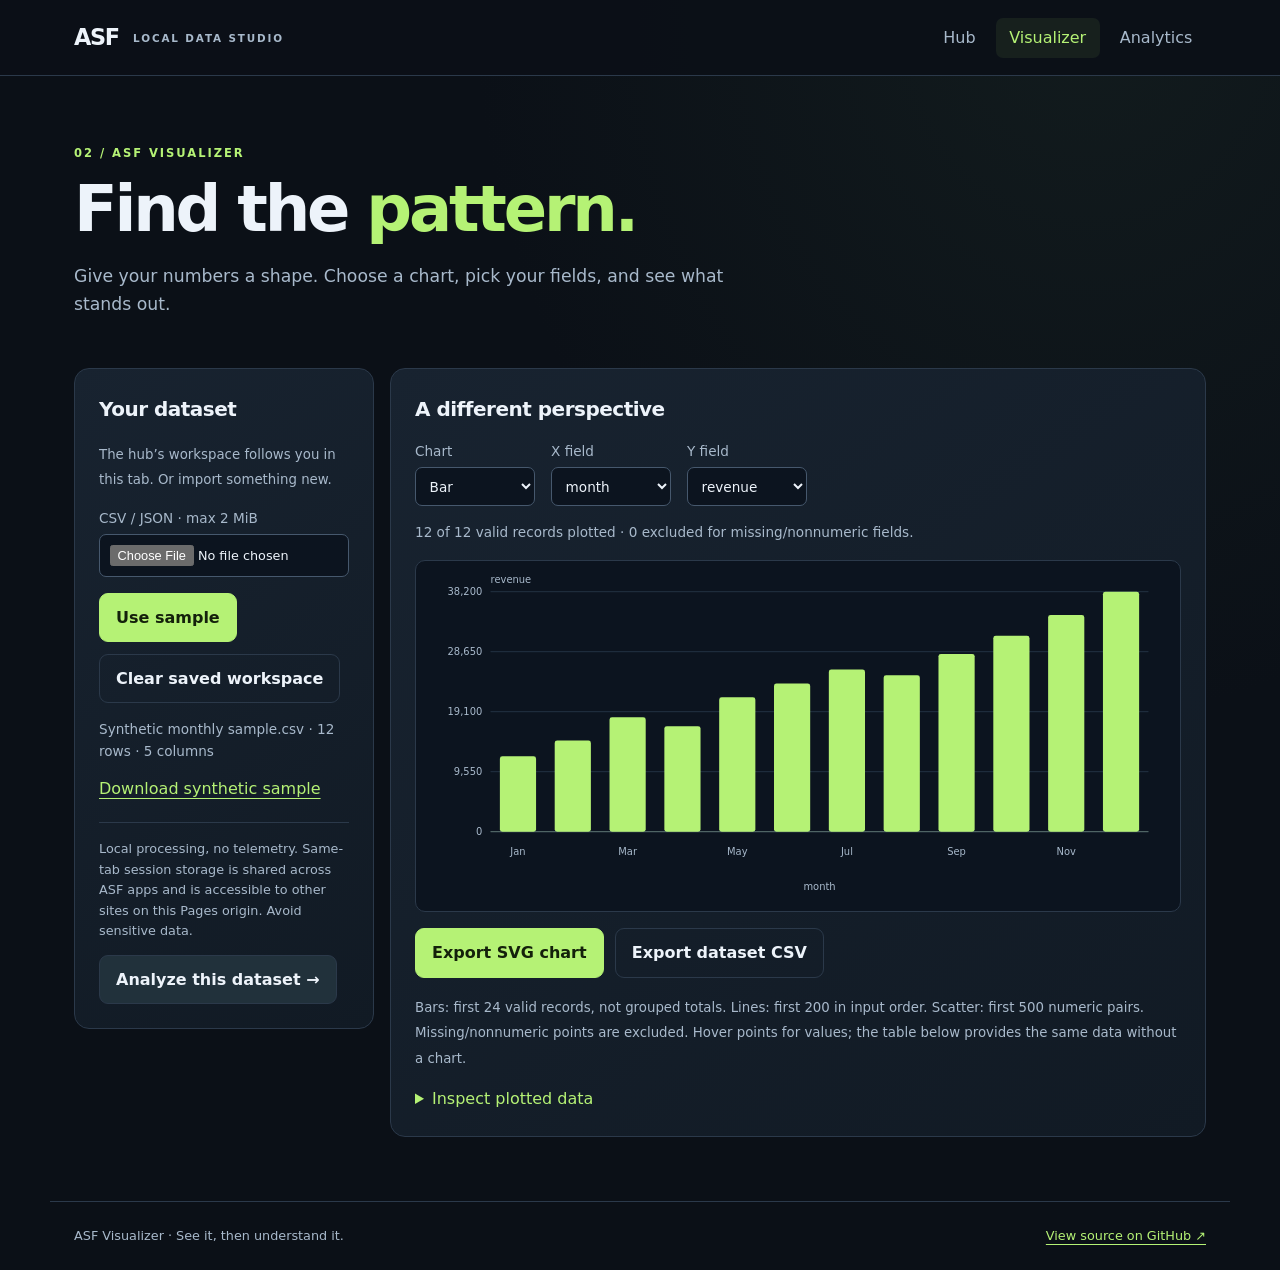
==== docs/index.html @ af2e4824 "feat: add standalone ASF chart explorer with shared local workspace" ====
<!doctype html>
<html lang="en"><head><meta charset="utf-8"><meta name="viewport" content="width=device-width,initial-scale=1"><meta name="description" content="Explore CSV and JSON data with browser-local bar, line, and scatter charts in ASF Visualizer."><title>ASF Visualizer — Find the Pattern</title><link rel="stylesheet" href="./assets/styles.css"><script defer src="./assets/navigation.js"></script><script defer src="./assets/data.js"></script><script defer src="./assets/app.js"></script></head>
<body data-app="ASF-visualizer"><a class="skip" href="#main">Skip to content</a><header><div class="topbar"><a class="brand" href="/ASF/">ASF<span>LOCAL DATA STUDIO</span></a><nav id="navigation" aria-label="ASF apps"></nav></div></header>
<main id="main"><section class="hero"><p class="eyebrow">02 / ASF Visualizer</p><h1>Find the <span>pattern.</span></h1><p class="lead">Give your numbers a shape. Choose a chart, pick your fields, and see what stands out.</p></section><div class="workspace"><aside class="panel"><h2>Your dataset</h2><p><small>The hub’s workspace follows you in this tab. Or import something new.</small></p><label for="file">CSV / JSON · max 2 MiB</label><input id="file" type="file" accept=".csv,.json,text/csv,application/json"><div class="actions"><button id="sample" class="primary">Use sample</button><button id="clear" class="secondary">Clear saved workspace</button></div><p id="status" class="status" role="status" aria-live="polite"></p><a href="./data/sample.csv" download>Download synthetic sample</a><p class="privacy">Local processing, no telemetry. Same-tab session storage is shared across ASF apps and is accessible to other sites on this Pages origin. Avoid sensitive data.</p><a class="button" href="/ASF-analytics/">Analyze this dataset →</a></aside>
<section class="panel" aria-labelledby="chart-heading"><h2 id="chart-heading">A different perspective</h2><div class="controls"><label for="kind">Chart<select id="kind"><option value="bar">Bar</option><option value="line">Line</option><option value="scatter">Scatter</option></select></label><label for="x">X field<select id="x"></select></label><label for="y">Y field<select id="y"></select></label></div><p id="chart-status" class="status" role="status" aria-live="polite"></p><div id="chart" class="chart"></div><div class="actions"><button id="download-chart" class="primary">Export SVG chart</button><button id="export" class="secondary">Export dataset CSV</button></div><p><small>Bars: first 24 valid records, not grouped totals. Lines: first 200 in input order. Scatter: first 500 numeric pairs. Missing/nonnumeric points are excluded. Hover points for values; the table below provides the same data without a chart.</small></p><details><summary>Inspect plotted data</summary><div id="chart-data" class="table-wrap"></div></details></section></div><noscript><p>Enable JavaScript to use the chart explorer.</p></noscript></main><footer><span>ASF Visualizer · See it, then understand it.</span><a id="source" href="https://github.com/sauravnrai/ASF-visualizer">View source on GitHub ↗</a></footer></body></html>
---- docs/assets/styles.css ----
:root{color-scheme:dark;--bg:#0b1017;--panel:#131c27;--line:#2b394a;--text:#edf3fa;--muted:#a8b9cb;--accent:#b5f275;--violet:#bdacff;font-family:Inter,ui-sans-serif,system-ui,-apple-system,BlinkMacSystemFont,'Segoe UI',sans-serif}*{box-sizing:border-box}body{margin:0;background:radial-gradient(ellipse at 85% 0,#20322a55,transparent 40%),var(--bg);color:var(--text);line-height:1.6}a{color:var(--accent);text-underline-offset:4px}button,input,select{font:inherit}button,.button{display:inline-flex;align-items:center;justify-content:center;gap:.5rem;padding:.68rem 1rem;border:1px solid var(--line);border-radius:9px;background:#21313b;color:var(--text);text-decoration:none;cursor:pointer;font-weight:650}button:hover,.button:hover{border-color:var(--accent);background:#2a403c}.primary{background:var(--accent);border-color:var(--accent);color:#14210b}.primary:hover{background:#cdfb9e;color:#14210b}.secondary{background:transparent}button:disabled{opacity:.45;cursor:not-allowed}:focus-visible{outline:3px solid var(--violet);outline-offset:4px}.skip{position:absolute;top:-100px;left:1rem;background:var(--panel);padding:1rem;z-index:10}.skip:focus{top:1rem}header{border-bottom:1px solid var(--line);background:#0b1017eb}.topbar{max-width:1180px;margin:auto;padding:1.1rem 1.5rem;display:flex;align-items:center;gap:2rem;flex-wrap:wrap}.brand{font-size:1.4rem;letter-spacing:-.06em;font-weight:900;color:var(--text);text-decoration:none}.brand span{font-size:.65rem;letter-spacing:.18em;color:var(--muted);margin-left:.9rem;vertical-align:middle}nav{display:flex;gap:.4rem;margin-left:auto}nav a{padding:.45rem .85rem;color:var(--muted);text-decoration:none;border-radius:7px}nav a[aria-current=page]{color:var(--accent);background:#b5f27512}main{max-width:1180px;margin:auto;padding:3rem 1.5rem 4rem}.eyebrow{text-transform:uppercase;letter-spacing:.17em;font-size:.72rem;font-weight:750;color:var(--accent)}h1{font-size:clamp(2.2rem,5vw,4.5rem);line-height:1.08;letter-spacing:-.05em;margin:.8rem 0 1.2rem;max-width:900px}h1 span{color:var(--accent)}h2{font-size:1.25rem;letter-spacing:-.025em;margin:0 0 .6rem}h3{margin:0 0 .4rem}.lead{font-size:1.08rem;color:var(--muted);max-width:700px}.muted,small{color:var(--muted)}.hero{padding:.5rem 0 2rem}.actions{display:flex;gap:.7rem;align-items:center;flex-wrap:wrap;margin:1rem 0}.grid{display:grid;grid-template-columns:repeat(3,minmax(0,1fr));gap:1rem}.panel{border:1px solid var(--line);border-radius:15px;background:linear-gradient(145deg,#182330,#111a24);padding:1.5rem;min-width:0}.panel p{color:var(--muted)}.panel .tag{display:inline-block;color:var(--violet);font-size:.72rem;letter-spacing:.08em;text-transform:uppercase;margin-bottom:1rem}.section{margin-top:2rem}.section-title{display:flex;justify-content:space-between;align-items:center;gap:1rem;margin-bottom:1rem}.stats{display:grid;grid-template-columns:repeat(3,minmax(0,1fr));gap:1rem;margin:1rem 0}.stat{border-left:2px solid var(--accent);padding:.3rem 1rem}.stat strong{display:block;font-size:1.7rem;line-height:1.2}.stat span{color:var(--muted);font-size:.83rem}.workspace{display:grid;grid-template-columns:minmax(230px,300px) minmax(0,1fr);gap:1rem;align-items:start}.controls{display:flex;gap:1rem;flex-wrap:wrap;align-items:end;margin:1rem 0}label{display:block;color:var(--muted);font-size:.85rem;margin:.6rem 0 .3rem}input,select{background:#0c141f;color:var(--text);border:1px solid #46586d;border-radius:7px;padding:.6rem;max-width:100%;min-width:0}input[type=file]{width:100%;font-size:.8rem}input[type=search]{width:min(100%,460px)}.controls label{margin:0}.controls label select{display:block;min-width:120px;margin-top:.3rem}.status{color:var(--muted);font-size:.85rem;min-height:1.5rem;overflow-wrap:anywhere}.status.error{color:#ffb4ab}.table-wrap{overflow:auto;border:1px solid var(--line);border-radius:9px;margin-top:1rem}table{width:100%;border-collapse:collapse;font-size:.84rem;text-align:left;white-space:nowrap}caption{text-align:left;color:var(--muted);padding:.8rem}th,td{padding:.7rem .85rem;border-bottom:1px solid var(--line);max-width:320px;overflow:hidden;text-overflow:ellipsis}th{background:#1c2937;color:var(--text)}tbody tr:hover{background:#b5f27506}td{color:var(--muted)}.chart{min-height:280px;display:flex;align-items:center;justify-content:center;background:#0c141f;border:1px solid var(--line);border-radius:10px;padding:.6rem}.chart svg{display:block;width:100%;height:auto}.chart text{fill:var(--muted);font-size:12px;font-family:inherit}.chart .gridline{stroke:#28384b}.chart rect:hover,.chart circle:hover{fill:var(--violet)}details{margin-top:1rem}summary{cursor:pointer;color:var(--accent)}.privacy{font-size:.8rem;color:var(--muted);border-top:1px solid var(--line);padding-top:1rem;margin-top:1.3rem}footer{max-width:1180px;margin:auto;border-top:1px solid var(--line);padding:1.5rem;color:var(--muted);font-size:.8rem;display:flex;justify-content:space-between;gap:1rem;flex-wrap:wrap}.empty{padding:2rem;color:var(--muted)}@media(max-width:780px){.grid,.workspace{grid-template-columns:1fr}.topbar{gap:.7rem}nav{margin-left:0}main{padding-top:2rem}.brand span{display:none}.stats{gap:.4rem}.stat{padding-left:.6rem}.stat strong{font-size:1.3rem}.panel{padding:1.1rem}h1{font-size:2.6rem}}
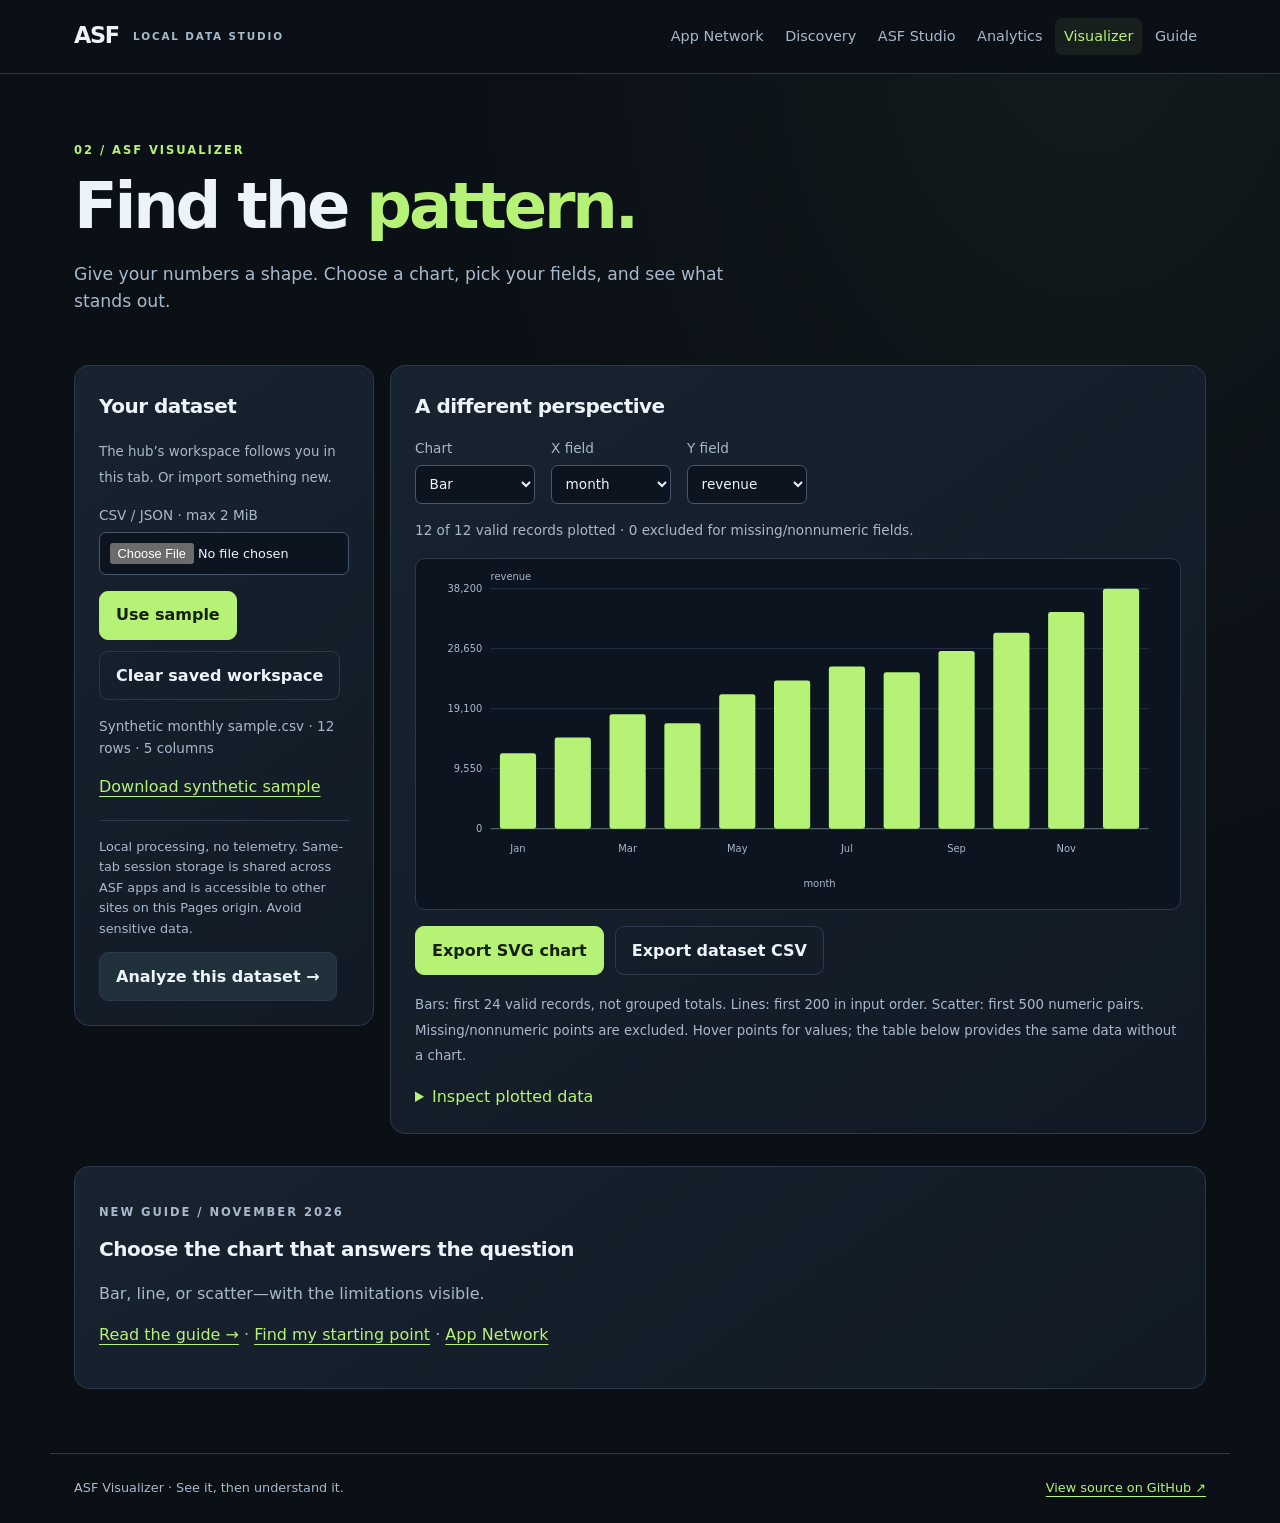
==== commit 987b3f97: "feat: add global navigation, mobile wrapping and chart-selection tutorial" ====
--- a/docs/index.html
+++ b/docs/index.html
@@ -1,5 +1,5 @@
 <!doctype html>
-<html lang="en"><head><meta charset="utf-8"><meta name="viewport" content="width=device-width,initial-scale=1"><meta name="description" content="Explore CSV and JSON data with browser-local bar, line, and scatter charts in ASF Visualizer."><title>ASF Visualizer — Find the Pattern</title><link rel="stylesheet" href="./assets/styles.css"><script defer src="./assets/navigation.js"></script><script defer src="./assets/data.js"></script><script defer src="./assets/app.js"></script></head>
-<body data-app="ASF-visualizer"><a class="skip" href="#main">Skip to content</a><header><div class="topbar"><a class="brand" href="/ASF/">ASF<span>LOCAL DATA STUDIO</span></a><nav id="navigation" aria-label="ASF apps"></nav></div></header>
+<html lang="en"><head><meta charset="utf-8"><meta name="viewport" content="width=device-width,initial-scale=1"><meta name="description" content="Explore CSV and JSON data with browser-local bar, line, and scatter charts in ASF Visualizer."><title>ASF Visualizer — Find the Pattern</title><link rel="stylesheet" href="./assets/styles.css"><link rel="stylesheet" href="./assets/network.css"><script defer src="./assets/navigation.js"></script><script defer src="./assets/data.js"></script><script defer src="./assets/app.js"></script></head>
+<body data-app="ASF-visualizer"><a class="skip" href="#main">Skip to content</a><header><div class="topbar"><a class="brand" href="/ASF/">ASF<span>LOCAL DATA STUDIO</span></a><nav id="navigation" aria-label="App Network"><a href="/">App Network</a><a href="/discovery/">Discovery</a><a href="/ASF/">ASF Studio</a><a href="/ASF-analytics/">Analytics</a><a href="/ASF-visualizer/" aria-current="page">Visualizer</a><a href="./guide.html">Guide</a></nav></div></header>
 <main id="main"><section class="hero"><p class="eyebrow">02 / ASF Visualizer</p><h1>Find the <span>pattern.</span></h1><p class="lead">Give your numbers a shape. Choose a chart, pick your fields, and see what stands out.</p></section><div class="workspace"><aside class="panel"><h2>Your dataset</h2><p><small>The hub’s workspace follows you in this tab. Or import something new.</small></p><label for="file">CSV / JSON · max 2 MiB</label><input id="file" type="file" accept=".csv,.json,text/csv,application/json"><div class="actions"><button id="sample" class="primary">Use sample</button><button id="clear" class="secondary">Clear saved workspace</button></div><p id="status" class="status" role="status" aria-live="polite"></p><a href="./data/sample.csv" download>Download synthetic sample</a><p class="privacy">Local processing, no telemetry. Same-tab session storage is shared across ASF apps and is accessible to other sites on this Pages origin. Avoid sensitive data.</p><a class="button" href="/ASF-analytics/">Analyze this dataset →</a></aside>
-<section class="panel" aria-labelledby="chart-heading"><h2 id="chart-heading">A different perspective</h2><div class="controls"><label for="kind">Chart<select id="kind"><option value="bar">Bar</option><option value="line">Line</option><option value="scatter">Scatter</option></select></label><label for="x">X field<select id="x"></select></label><label for="y">Y field<select id="y"></select></label></div><p id="chart-status" class="status" role="status" aria-live="polite"></p><div id="chart" class="chart"></div><div class="actions"><button id="download-chart" class="primary">Export SVG chart</button><button id="export" class="secondary">Export dataset CSV</button></div><p><small>Bars: first 24 valid records, not grouped totals. Lines: first 200 in input order. Scatter: first 500 numeric pairs. Missing/nonnumeric points are excluded. Hover points for values; the table below provides the same data without a chart.</small></p><details><summary>Inspect plotted data</summary><div id="chart-data" class="table-wrap"></div></details></section></div><noscript><p>Enable JavaScript to use the chart explorer.</p></noscript></main><footer><span>ASF Visualizer · See it, then understand it.</span><a id="source" href="https://github.com/sauravnrai/ASF-visualizer">View source on GitHub ↗</a></footer></body></html>
+<section class="panel" aria-labelledby="chart-heading"><h2 id="chart-heading">A different perspective</h2><div class="controls"><label for="kind">Chart<select id="kind"><option value="bar">Bar</option><option value="line">Line</option><option value="scatter">Scatter</option></select></label><label for="x">X field<select id="x"></select></label><label for="y">Y field<select id="y"></select></label></div><p id="chart-status" class="status" role="status" aria-live="polite"></p><div id="chart" class="chart"></div><div class="actions"><button id="download-chart" class="primary">Export SVG chart</button><button id="export" class="secondary">Export dataset CSV</button></div><p><small>Bars: first 24 valid records, not grouped totals. Lines: first 200 in input order. Scatter: first 500 numeric pairs. Missing/nonnumeric points are excluded. Hover points for values; the table below provides the same data without a chart.</small></p><details><summary>Inspect plotted data</summary><div id="chart-data" class="table-wrap"></div></details></section></div><section class="section panel network-note"><p class="eyebrow">New guide / November 2026</p><h2>Choose the chart that answers the question</h2><p>Bar, line, or scatter—with the limitations visible.</p><p><a href="./guide.html">Read the guide →</a> · <a href="/discovery/">Find my starting point</a> · <a href="/">App Network</a></p></section><noscript><p>Enable JavaScript to use the chart explorer.</p></noscript></main><footer><span>ASF Visualizer · See it, then understand it.</span><a id="source" href="https://github.com/sauravnrai/ASF-visualizer">View source on GitHub ↗</a></footer></body></html>
--- a/docs/assets/network.css
+++ b/docs/assets/network.css
@@ -0,0 +1 @@
+nav{flex-wrap:wrap;max-width:100%;margin-left:0;gap:.25rem}nav a{font-size:.9rem;padding:.45rem .55rem}.topbar{align-items:flex-start}.network-note{margin-top:2rem}.guide-copy{max-width:900px}.guide-copy li{margin:.7rem 0}@media(min-width:1050px){nav{margin-left:auto}}
